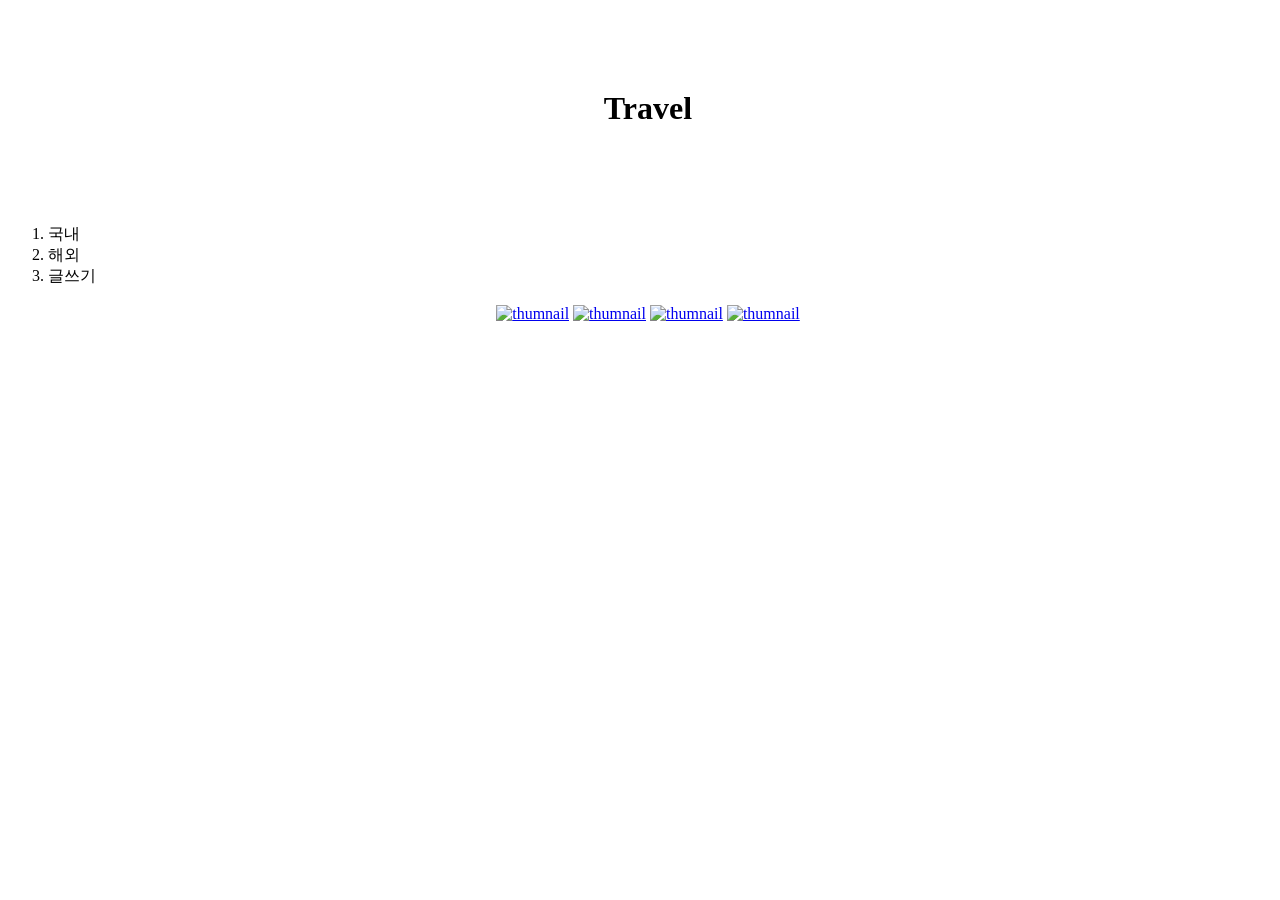
==== index.html @ 3b626eb3 "image slide css change" ====
<!DOCTYPE html>
<html lang="en">

<head>
    <meta name="viewport" content="width=device-width, initial-scale=1.0">
    <meta charset="UTF-8">
    <title>Travel</title>
    <style>
        body {
            width: 100%;
            height: 100%;
            min-width: 1000px;
        }

        header {
            display: flex;
            justify-content: center;
            align-items: center;
            height: 200px;
        }

        nav {}

        section {
            width: 800px;
            margin: auto;
        }

        section .itemContainer {
            display: flex;
            justify-content: center;
            flex-wrap: wrap;
        }

        section .itemCard {
            display: inline;
            margin: 2px;
            width: fit-content;
            height: fit-content;
        }

        section .itemCard .image {
            position: relative;
        }

        section .itemCard .hover:hover {
            opacity: 100%;
        }

        section .itemCard .hover {
            display: flex;
            justify-content: center;
            align-items: center;
            position: absolute;
            background-color: rgb(100, 100, 100, 0.6);
            opacity: 0%;
            z-index: 10;
            width: 250px;
            height: 250px;
        }

        section .itemCard .hover span {
            color: white;
            font-weight: bold;
            font-size: large;
        }

        section .itemCard img {
            position: relative;
            width: 250px;
            height: 250px;
        }

        .modalContainer {
            display: none;
            position: fixed;
            top: 0px;
            left: 0px;
            width: 100%;
            height: 100%;
            background-color: rgba(0, 0, 0, 0.7);
            z-index: 999;
        }

        .modalContent {
            /* display:flex */
            display: none;
            position:absolute;
            background-color: white;
            width: 80%;
            min-width: fit-content;
            max-width: 1200px;
            height: 90%;
            max-height: 600px;
            top:50%;
            left: 50%;
            transform: translate(-50%,-50%);
        }
        .modalContent .imageBox {
            flex-grow: 1;
            position: relative;
        }
        .imageBox .arrowBox {
            display: flex;
            position: absolute;
            z-index: 555;
            width: 100%;
            height: 100%;
            align-items: center;
        }
        .imageBox .arrowBox .arrow {
            text-align: center;
            color: rgb(140, 140, 140);
            background-color: aliceblue;
            width: 30px;
            height: 30px;
            border-radius: 100%;
            line-height: 30px;
        }
        .imageBox .arrowBox .arrow:hover {
            cursor: pointer;
        }
        .imageBox .arrowBox .left {
            position: absolute;
            left: 10px;
        }
        .imageBox .arrowBox .right {
            position: absolute;
            right: 10px;
        }
       
        .imageBox ul {
            list-style-type: none;
            padding: 0px;
            margin: 0px;
            width: 100%;
            height: 100%;
        }
        .imageBox li {
            display: none;
            width: 100%;
            height: 100%;
            align-items: center;
            justify-content: center;
        }
        .imageBox img {
            width: 100%;
            min-width: 350px;
            height: auto;
            max-height: 100%;
            object-fit: contain;
        }
        .imageBox li.display {
            display: inline-flex;
        }
        .modalContainer .descriptionBox {
            width: 500px;
        }
        

        footer {
            height: 200px;
        }
        
    </style>
</head>

<body>
    <header>
        <h1>Travel</h1>
    </header>
    <nav>
        <ol>
            <li>국내</li>
            <li>해외</li>
            <li>글쓰기</li>
        </ol>
    </nav>
    <section>
        <div id="itemContainer" class="itemContainer">
            <!-- 아래 해당하는 데이터가 DOM 로드시 스크립트로 입력됩니다. -->
            <!-- <div class="itemCard">
                <a href="javascript:void(0)" onclick="callFunction(this);" id="item1">
                    <div class="image">
                        <div class="hover">
                            <span class="location">대만</span>
                        </div>
                        <img src="/images/img1.jpeg" alt="image">
                    </div>
                </a>
            </div> -->
    </section>
    <footer></footer>
    <div class="modalContainer" id="modalContainer">
        <!-- <div class="modalContent" id="modal_item1">
            <div class="imageBox"></div>
            <div class="descriptionBox"></div>
        </div> -->
    </div>
    <script>
        const contents = [
            {
                thumnail : "https://i.pravatar.cc/300?img=2",
                images : ["https://i.pravatar.cc/300?img=2​","https://i.pravatar.cc/300?img=1"],
                location : "대만",
                description : "Lorem ipsum dolor sit amet, consectetur adipiscing elit, sed do eiusmod tempor incididunt ut labore et dolore magna aliqua. Ut enim ad minim veniam, quis nostrud exercitation ullamco laboris nisi ut aliquip ex ea commodo consequat. Duis aute irure dolor in reprehenderit in voluptate velit esse cillum dolore eu fugiat nulla pariatur. Excepteur sint occaecat cupidatat non proident, sunt in culpa qui officia deserunt mollit anim id est laborum.",
                date : "2023-10-22",
            },
            {
                thumnail : "https://i.pravatar.cc/300?img=2",
                images : ["https://i.pravatar.cc/300?img=2​"],
                location : "대만",
                description : "Lorem ipsum dolor sit amet, consectetur adipiscing elit, sed do eiusmod tempor incididunt ut labore et dolore magna aliqua. Ut enim ad minim veniam, quis nostrud exercitation ullamco laboris nisi ut aliquip ex ea commodo consequat. Duis aute irure dolor in reprehenderit in voluptate velit esse cillum dolore eu fugiat nulla pariatur. Excepteur sint occaecat cupidatat non proident, sunt in culpa qui officia deserunt mollit anim id est laborum.",
                date : "2023-10-22",
            },
            {
                thumnail : "https://i.pravatar.cc/300?img=2",
                images : ["https://i.pravatar.cc/300?img=2​"],
                location : "대만",
                description : "Lorem ipsum dolor sit amet, consectetur adipiscing elit, sed do eiusmod tempor incididunt ut labore et dolore magna aliqua. Ut enim ad minim veniam, quis nostrud exercitation ullamco laboris nisi ut aliquip ex ea commodo consequat. Duis aute irure dolor in reprehenderit in voluptate velit esse cillum dolore eu fugiat nulla pariatur. Excepteur sint occaecat cupidatat non proident, sunt in culpa qui officia deserunt mollit anim id est laborum.",
                date : "2023-10-22",
            },
            {
                thumnail : "https://i.pravatar.cc/300?img=2",
                images : ["https://i.pravatar.cc/300?img=2​"],
                location : "대만",
                description : "Lorem ipsum dolor sit amet, consectetur adipiscing elit, sed do eiusmod tempor incididunt ut labore et dolore magna aliqua. Ut enim ad minim veniam, quis nostrud exercitation ullamco laboris nisi ut aliquip ex ea commodo consequat. Duis aute irure dolor in reprehenderit in voluptate velit esse cillum dolore eu fugiat nulla pariatur. Excepteur sint occaecat cupidatat non proident, sunt in culpa qui officia deserunt mollit anim id est laborum.",
                date : "2023-10-22",
            },
        
        ]
        let selectedItem
        const modalContainer = document.getElementById("modalContainer");
        function callFunction(e) {
            const modalContainer = document.getElementById("modalContainer");
            const index = e.getAttribute("index")

            const modalContent = document.getElementById("modal_item"+index);
            selectedItem = index
            modalContent.style.display = "flex"
            modalContainer.style.display = "block";
        }
        window.addEventListener("click", (event) => {

            if (event.target === modalContainer) {
                modalContainer.style.display = "none";
                const modalContent = document.getElementById("modal_item"+selectedItem);
                modalContent.style.display = "none"
            }
        });
        document.addEventListener("DOMContentLoaded", () => {
            const itemContainer = document.getElementById("itemContainer");
            const modalContainer = document.getElementById("modalContainer")
            contents.map((content, index) => {
                itemContainer.innerHTML += `
                <div class="itemCard">
                    <a href="javascript:void(0)" onclick="callFunction(this);" id="item${index}" index="${index}"">
                        <div class="image">
                            <div class="hover">
                                <span class="location">${content.location}</span>
                            </div>
                            <img src="${content.thumnail}" alt="thumnail">
                        </div>
                    </a>
                </div>
                `
                const imageHTMLarr = content.images.map((image, index) => {
                    if(index == 0){
                        return `<li class="display"><img src="${image}" alt="image"></li>`  
                    }
                    return `<li><img src="${image}" alt="image"></li>`    
                })
                const imageHTML = imageHTMLarr.join('')
                modalContainer.innerHTML += `
                <div class="modalContent" id="modal_item${index}">
                    
                    <div class="imageBox">
                        <div class="arrowBox">
                            <div class="arrow right" onclick="handleBullet(event, 'right');" index="${index}">
                                >
                            </div>
                            <div class="arrow left" onclick="handleBullet(event, 'left');" index="${index}">
                                <
                            </div>
                        </div>
                        <ul class="imgList">
                            
                            ${imageHTML}                    
                        </ul>
                    </div>
                    <div class="descriptionBox">
                            <span>${content.description}<span>
                    </div>
                </div>
                `
            })
        })
        function handleBullet(e, dir) {
            const element = e.target
            const index = element.getAttribute("index")
            const images = document.querySelectorAll("#modal_item" + index + " li")
            if(dir == "right"){
                handleRight(images)
            } else {
                handleLeft(images)
            }
            
        }
        function getImageIndex(images) {
            let index
            images.forEach((element,idx) => {
                if(element.classList.contains("display")) {
                    return index = idx;
                }
            });
            return index;
        }
        function handleLeft(images) {
            let index = getImageIndex(images)
            if(index == 0) {
                return;
            }
            index--;
            images[index].classList.add("display");
            images[index+1].classList.remove("display")
        }
        function handleRight(images) {
            let index = getImageIndex(images)
            if(index == images.length-1) {
                return;
            }
            

            index++;
            images[index].classList.add("display")
            images[index-1].classList.remove("display")
        }

            
        
    </script>
</body>

</html>
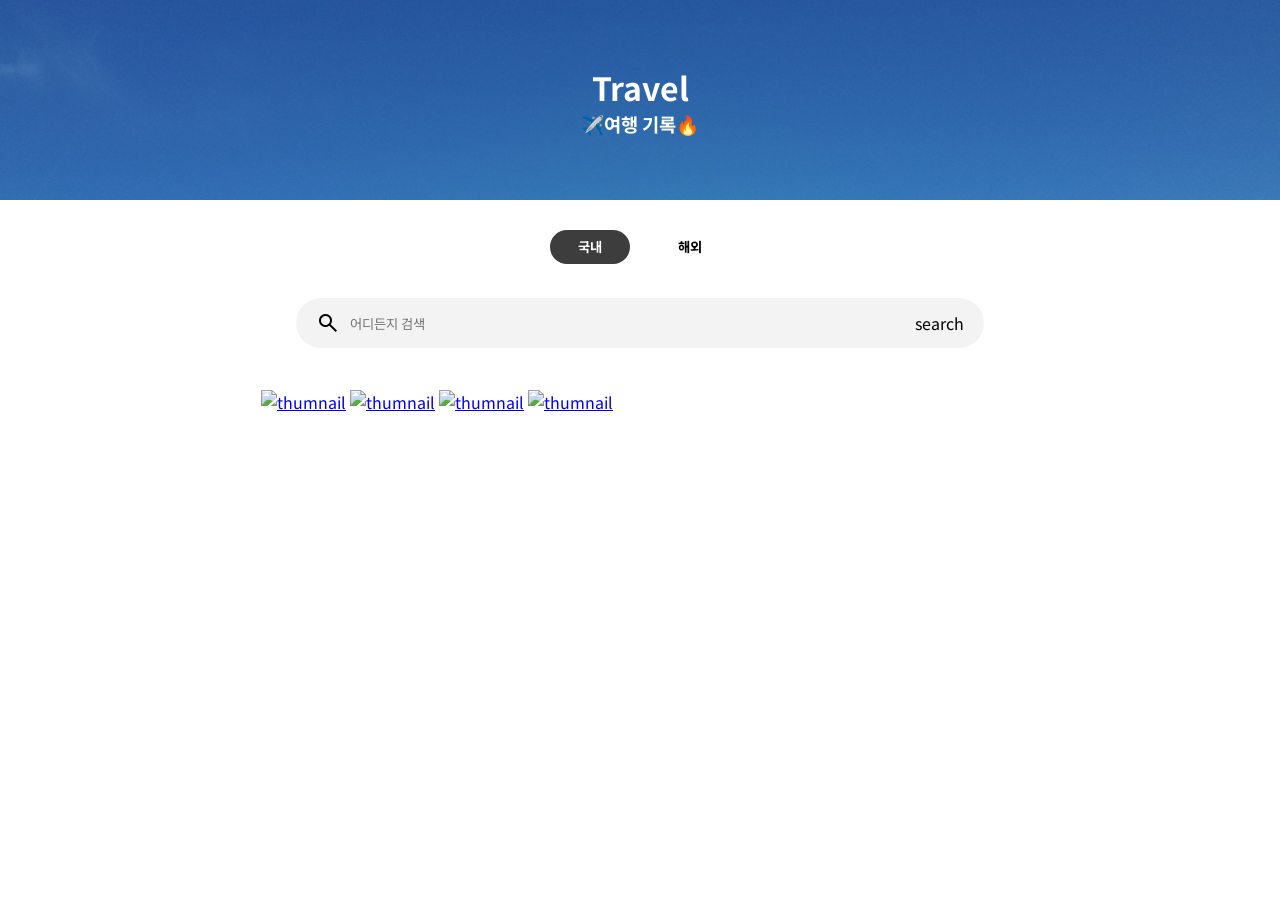
==== commit 040dcd47: "add nav search bg-image" ====
--- a/index.html
+++ b/index.html
@@ -4,32 +4,112 @@
 <head>
     <meta name="viewport" content="width=device-width, initial-scale=1.0">
     <meta charset="UTF-8">
+    <link rel="preconnect" href="https://fonts.googleapis.com">
+    <link rel="preconnect" href="https://fonts.gstatic.com" crossorigin>
+    <link href="https://fonts.googleapis.com/css2?family=Noto+Sans+KR:wght@100;200;300;400;500;600;700&display=swap" rel="stylesheet">
+    <link rel="stylesheet" href="https://fonts.googleapis.com/css2?family=Material+Symbols+Outlined:opsz,wght,FILL,GRAD@24,400,0,0" />
     <title>Travel</title>
     <style>
+        * {
+            font-family: 'Noto Sans KR', sans-serif;
+        }
         body {
             width: 100%;
             height: 100%;
             min-width: 1000px;
+            margin: 0px;
+            
         }
 
         header {
             display: flex;
+            flex-direction: column;
             justify-content: center;
             align-items: center;
             height: 200px;
-        }
-
-        nav {}
-
+            background-image: url(./images/bg.jpg);
+            background-size: cover;
+        }
+        header > * {
+            margin: 0px;
+            color: white;
+        }
+
+        nav {
+            display: flex;
+            flex-direction: column;
+            align-items: center;
+            width: 720px;
+            margin: auto;
+            margin-bottom: 20px;
+        }
+        nav ol {
+            display: flex;
+            list-style-type: none;
+            justify-content: space-around;
+            width: 200px;
+            height: 100%;
+            padding: 0px;
+            margin: 20px 0px;
+        }
+        nav li {
+            width: 100%;
+            height: 100%;
+            line-height: 50px;
+            text-align: center;
+        }
+        nav button {
+            width: 80px;
+            height: 34px;
+            background-color: rgba(255, 255, 255, 0);
+            border: none;
+            font-weight: bold;
+            color: black;
+        }
+        nav button.active {
+            background-color: rgb(61, 61, 61);
+            border-radius: 17px;
+            color: white;
+        }
+        nav button:hover{
+            cursor: pointer;
+        }
+        nav .searchBox {
+            display: flex;
+            align-items: center;
+            width: 90%;
+            height: 50px;
+            border: none;
+            border-radius: 25px;
+            padding:0px 20px 0px 20px;
+            margin: 8px 0px 20px 0px;
+            background-color: rgba(215, 215, 215, 0.3);
+        }
+        nav .searchBox input {
+            border: none;
+            flex-grow: 1;
+            height: 100%;
+            padding-left: 10px;
+            background-color: rgba(215, 215, 215, 0);
+        }
+        nav .searchBox input:focus {
+            outline: none;
+        }
+        nav .searchBox a {
+            text-decoration: none;
+            color: black;
+        }
         section {
-            width: 800px;
+            width: fit-content;
             margin: auto;
         }
 
         section .itemContainer {
             display: flex;
-            justify-content: center;
+            justify-content: start;
             flex-wrap: wrap;
+            margin: 0px;
+            width: 762px;
         }
 
         section .itemCard {
@@ -38,9 +118,11 @@
             width: fit-content;
             height: fit-content;
         }
+ 
 
         section .itemCard .image {
             position: relative;
+            height: 250px;
         }
 
         section .itemCard .hover:hover {
@@ -155,6 +237,7 @@
         }
         .modalContainer .descriptionBox {
             width: 500px;
+            padding: 20px;
         }
         
 
@@ -168,16 +251,25 @@
 <body>
     <header>
         <h1>Travel</h1>
+        <h3>✈️여행 기록🔥</h3>
     </header>
     <nav>
         <ol>
-            <li>국내</li>
-            <li>해외</li>
-            <li>글쓰기</li>
+            <li><button id="localBtn" class="active" onclick="handleLocationChange(this);">국내</button></li>
+            <li><button id="globalBtn" onclick="handleLocationChange(this);">해외</button></li>
         </ol>
+        <div class="searchBox">
+            <span class="material-symbols-outlined">
+                search
+            </span>
+            <input type="text" placeholder="어디든지 검색">
+            <span>
+                <a href="javascript:void(0);">search</a>
+            </span>
+        </div>
     </nav>
     <section>
-        <div id="itemContainer" class="itemContainer">
+        <div id="itemContainer" class="itemContainer local">
             <!-- 아래 해당하는 데이터가 DOM 로드시 스크립트로 입력됩니다. -->
             <!-- <div class="itemCard">
                 <a href="javascript:void(0)" onclick="callFunction(this);" id="item1">
@@ -189,6 +281,9 @@
                     </div>
                 </a>
             </div> -->
+        </div>
+        <div id="itemContainer" class="itemContainer local">
+        </div>
     </section>
     <footer></footer>
     <div class="modalContainer" id="modalContainer">
@@ -198,7 +293,7 @@
         </div> -->
     </div>
     <script>
-        const contents = [
+        const localContent = [
             {
                 thumnail : "https://i.pravatar.cc/300?img=2",
                 images : ["https://i.pravatar.cc/300?img=2​","https://i.pravatar.cc/300?img=1"],
@@ -216,6 +311,23 @@
             {
                 thumnail : "https://i.pravatar.cc/300?img=2",
                 images : ["https://i.pravatar.cc/300?img=2​"],
+                location : "대만",
+                description : "Lorem ipsum dolor sit amet, consectetur adipiscing elit, sed do eiusmod tempor incididunt ut labore et dolore magna aliqua. Ut enim ad minim veniam, quis nostrud exercitation ullamco laboris nisi ut aliquip ex ea commodo consequat. Duis aute irure dolor in reprehenderit in voluptate velit esse cillum dolore eu fugiat nulla pariatur. Excepteur sint occaecat cupidatat non proident, sunt in culpa qui officia deserunt mollit anim id est laborum.",
+                date : "2023-10-22",
+            },
+            {
+                thumnail : "https://i.pravatar.cc/300?img=2",
+                images : ["https://i.pravatar.cc/300?img=2​"],
+                location : "대만",
+                description : "Lorem ipsum dolor sit amet, consectetur adipiscing elit, sed do eiusmod tempor incididunt ut labore et dolore magna aliqua. Ut enim ad minim veniam, quis nostrud exercitation ullamco laboris nisi ut aliquip ex ea commodo consequat. Duis aute irure dolor in reprehenderit in voluptate velit esse cillum dolore eu fugiat nulla pariatur. Excepteur sint occaecat cupidatat non proident, sunt in culpa qui officia deserunt mollit anim id est laborum.",
+                date : "2023-10-22",
+            },
+        
+        ]
+        const globalContent = [
+            {
+                thumnail : "https://i.pravatar.cc/300?img=2",
+                images : ["https://i.pravatar.cc/300?img=2​","https://i.pravatar.cc/300?img=1"],
                 location : "대만",
                 description : "Lorem ipsum dolor sit amet, consectetur adipiscing elit, sed do eiusmod tempor incididunt ut labore et dolore magna aliqua. Ut enim ad minim veniam, quis nostrud exercitation ullamco laboris nisi ut aliquip ex ea commodo consequat. Duis aute irure dolor in reprehenderit in voluptate velit esse cillum dolore eu fugiat nulla pariatur. Excepteur sint occaecat cupidatat non proident, sunt in culpa qui officia deserunt mollit anim id est laborum.",
                 date : "2023-10-22",
@@ -231,30 +343,35 @@
         ]
         let selectedItem
         const modalContainer = document.getElementById("modalContainer");
-        function callFunction(e) {
+        function modalOpen(e) {
             const modalContainer = document.getElementById("modalContainer");
-            const index = e.getAttribute("index")
+            const index = e.getAttribute("index");
 
             const modalContent = document.getElementById("modal_item"+index);
-            selectedItem = index
+            selectedItem = index;
             modalContent.style.display = "flex"
             modalContainer.style.display = "block";
         }
+        //모달창 외부 클릭시 모달 close
         window.addEventListener("click", (event) => {
-
             if (event.target === modalContainer) {
                 modalContainer.style.display = "none";
                 const modalContent = document.getElementById("modal_item"+selectedItem);
-                modalContent.style.display = "none"
+                modalContent.style.display = "none";
             }
         });
+        //DOM 로드 완료시 컨텐츠 불러오기
         document.addEventListener("DOMContentLoaded", () => {
+            contentsLoad(localContent);
+        })
+        function contentsLoad(contents){
             const itemContainer = document.getElementById("itemContainer");
             const modalContainer = document.getElementById("modalContainer")
+            itemContainer.innerHTML = "";
             contents.map((content, index) => {
                 itemContainer.innerHTML += `
                 <div class="itemCard">
-                    <a href="javascript:void(0)" onclick="callFunction(this);" id="item${index}" index="${index}"">
+                    <a href="javascript:void(0)" onclick="modalOpen(this);" id="item${index}" index="${index}"">
                         <div class="image">
                             <div class="hover">
                                 <span class="location">${content.location}</span>
@@ -263,12 +380,12 @@
                         </div>
                     </a>
                 </div>
-                `
+                `;
                 const imageHTMLarr = content.images.map((image, index) => {
                     if(index == 0){
-                        return `<li class="display"><img src="${image}" alt="image"></li>`  
+                        return `<li class="display"><img src="${image}" alt="image"></li>`;
                     }
-                    return `<li><img src="${image}" alt="image"></li>`    
+                    return `<li><img src="${image}" alt="image"></li>`;
                 })
                 const imageHTML = imageHTMLarr.join('')
                 modalContainer.innerHTML += `
@@ -292,22 +409,38 @@
                             <span>${content.description}<span>
                     </div>
                 </div>
-                `
+                `;
             })
-        })
+        }
+        //국내 해외 버튼 핸들러
+        function handleLocationChange(e){
+            const buttons = document.querySelectorAll("nav button");
+            if(e.id == "localBtn"){
+                buttons[1].classList.remove("active");
+                buttons[0].classList.add("active");
+                contentsLoad(localContent);
+            } else {
+                buttons[0].classList.remove("active");
+                buttons[1].classList.add("active");
+                contentsLoad(globalContent);
+
+            }
+        }
+        //모달 내부 이미지 핸들러
         function handleBullet(e, dir) {
-            const element = e.target
-            const index = element.getAttribute("index")
-            const images = document.querySelectorAll("#modal_item" + index + " li")
+            const element = e.target;
+            const index = element.getAttribute("index");
+            const images = document.querySelectorAll("#modal_item" + index + " li");
             if(dir == "right"){
-                handleRight(images)
+                handleRight(images);
             } else {
-                handleLeft(images)
+                handleLeft(images);
             }
             
         }
+        //슬라이드 로직
         function getImageIndex(images) {
-            let index
+            let index;
             images.forEach((element,idx) => {
                 if(element.classList.contains("display")) {
                     return index = idx;
@@ -322,18 +455,16 @@
             }
             index--;
             images[index].classList.add("display");
-            images[index+1].classList.remove("display")
+            images[index+1].classList.remove("display");
         }
         function handleRight(images) {
             let index = getImageIndex(images)
             if(index == images.length-1) {
                 return;
             }
-            
-
             index++;
-            images[index].classList.add("display")
-            images[index-1].classList.remove("display")
+            images[index].classList.add("display");
+            images[index-1].classList.remove("display");
         }
 
             
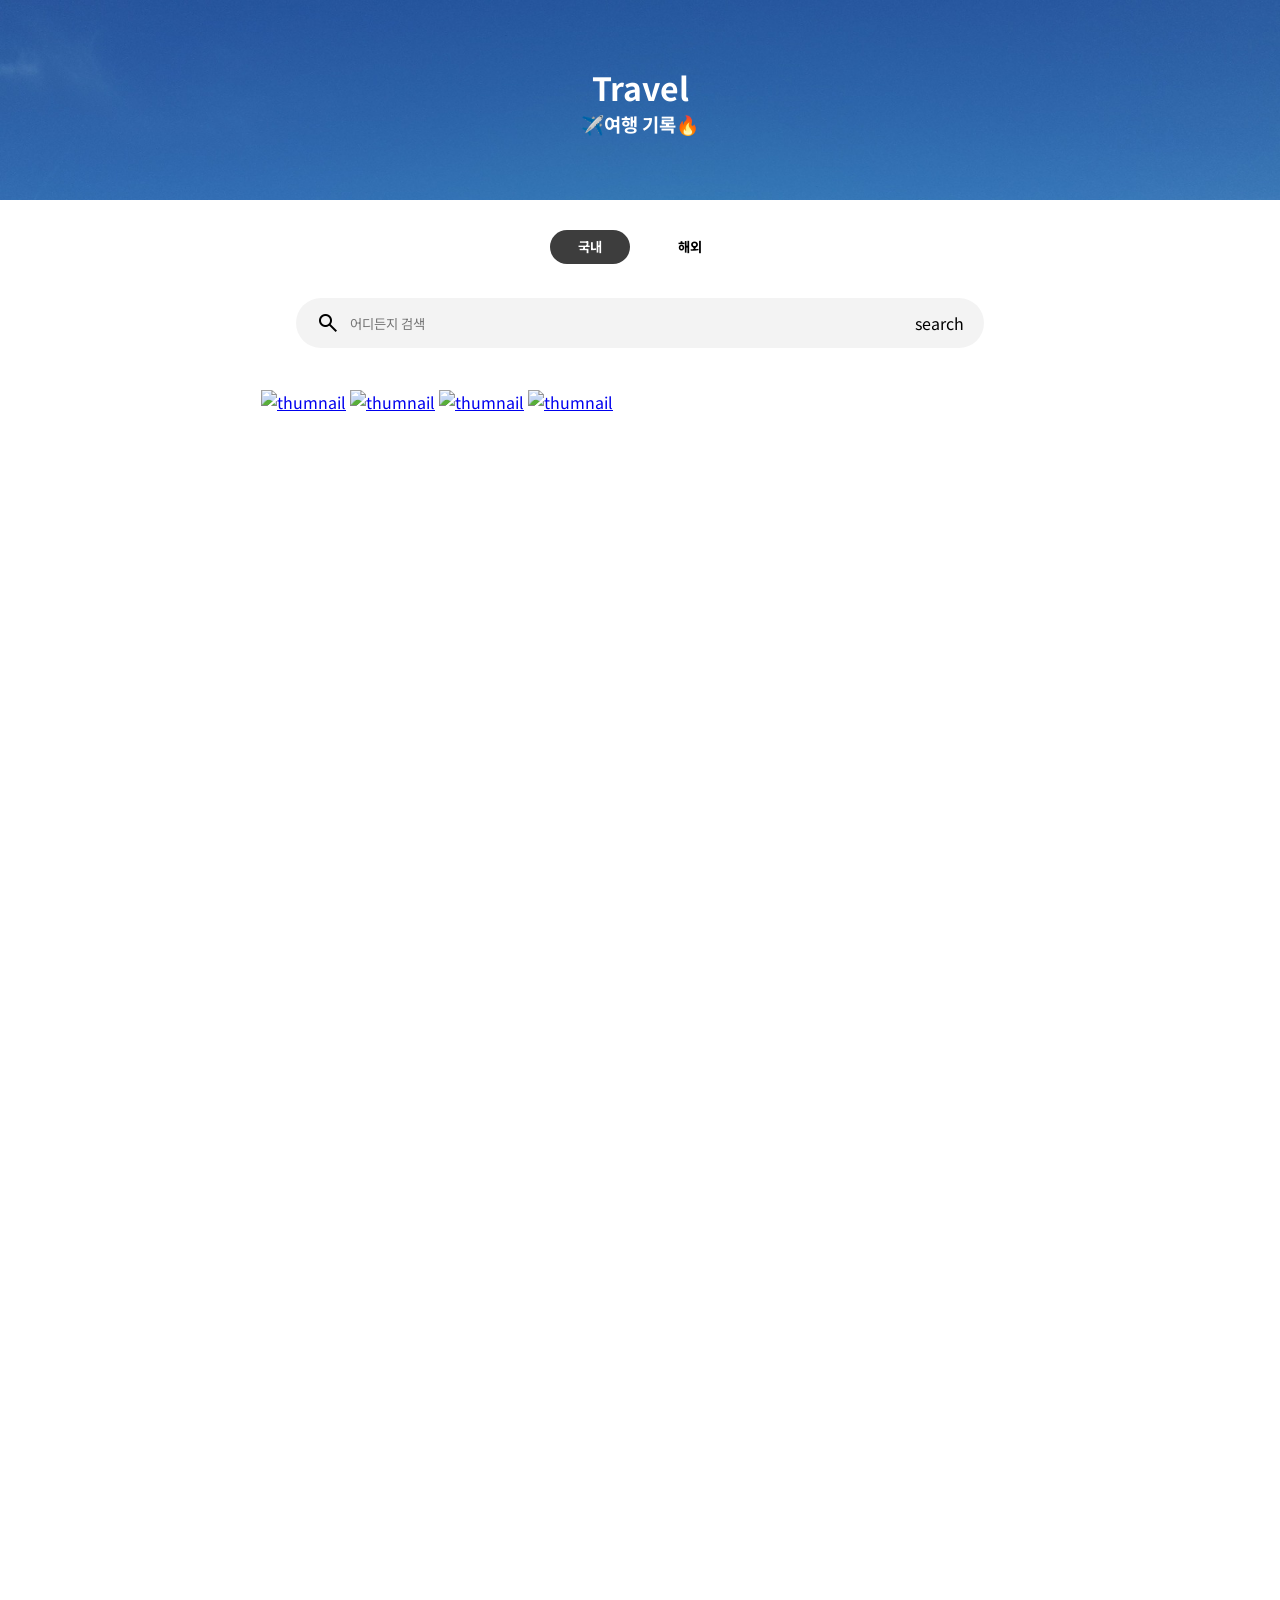
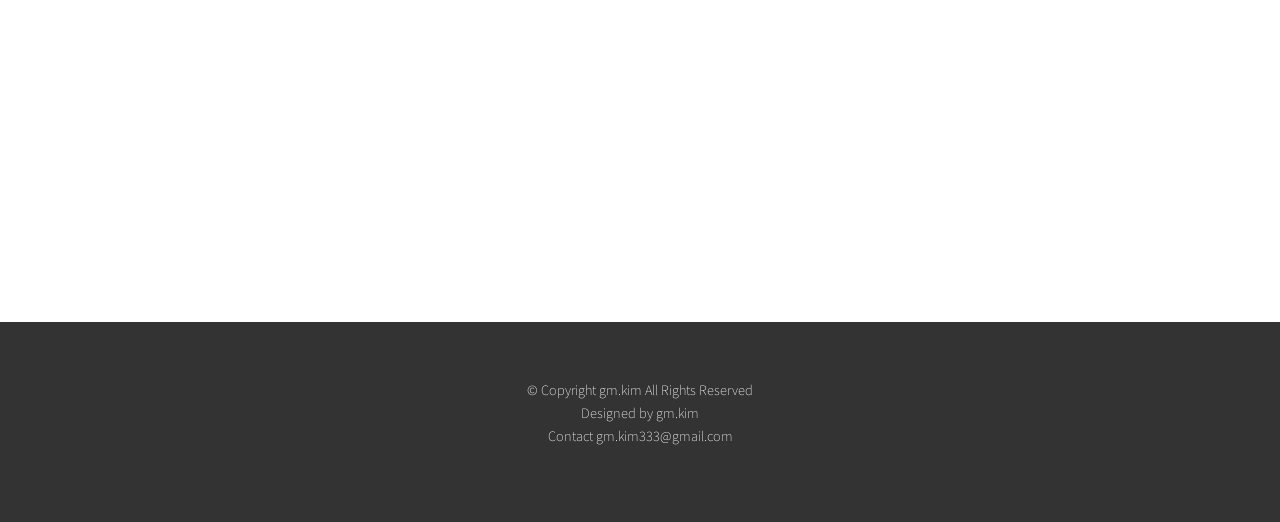
==== commit a84143ca: "add footer" ====
--- a/index.html
+++ b/index.html
@@ -118,7 +118,9 @@
             width: fit-content;
             height: fit-content;
         }
- 
+        section .itemCard.disable {
+            display: none;
+        }
 
         section .itemCard .image {
             position: relative;
@@ -242,7 +244,15 @@
         
 
         footer {
-            height: 200px;
+            font-weight: lighter;
+            font-size: small;
+            line-height: 10px;
+            padding: 50px;
+            text-align: center;
+            margin-top: 100%;
+            background-color: #333333;
+            height: 100px;
+            color: white;
         }
         
     </style>
@@ -262,9 +272,9 @@
             <span class="material-symbols-outlined">
                 search
             </span>
-            <input type="text" placeholder="어디든지 검색">
+            <input id="inputLocation" type="text" placeholder="어디든지 검색" onkeyup="handleSearch();">
             <span>
-                <a href="javascript:void(0);">search</a>
+                <a href="javascript:void(0);" onclick="handleSearch();">search</a>
             </span>
         </div>
     </nav>
@@ -285,7 +295,11 @@
         <div id="itemContainer" class="itemContainer local">
         </div>
     </section>
-    <footer></footer>
+    <footer>
+        <p>© Copyright gm.kim All Rights Reserved</p>
+        <p>Designed by gm.kim</p>
+        <p>Contact gm.kim333@gmail.com</p>
+    </footer>
     <div class="modalContainer" id="modalContainer">
         <!-- <div class="modalContent" id="modal_item1">
             <div class="imageBox"></div>
@@ -304,21 +318,21 @@
             {
                 thumnail : "https://i.pravatar.cc/300?img=2",
                 images : ["https://i.pravatar.cc/300?img=2​"],
-                location : "대만",
+                location : "중국",
                 description : "Lorem ipsum dolor sit amet, consectetur adipiscing elit, sed do eiusmod tempor incididunt ut labore et dolore magna aliqua. Ut enim ad minim veniam, quis nostrud exercitation ullamco laboris nisi ut aliquip ex ea commodo consequat. Duis aute irure dolor in reprehenderit in voluptate velit esse cillum dolore eu fugiat nulla pariatur. Excepteur sint occaecat cupidatat non proident, sunt in culpa qui officia deserunt mollit anim id est laborum.",
                 date : "2023-10-22",
             },
             {
                 thumnail : "https://i.pravatar.cc/300?img=2",
                 images : ["https://i.pravatar.cc/300?img=2​"],
-                location : "대만",
+                location : "제주도",
                 description : "Lorem ipsum dolor sit amet, consectetur adipiscing elit, sed do eiusmod tempor incididunt ut labore et dolore magna aliqua. Ut enim ad minim veniam, quis nostrud exercitation ullamco laboris nisi ut aliquip ex ea commodo consequat. Duis aute irure dolor in reprehenderit in voluptate velit esse cillum dolore eu fugiat nulla pariatur. Excepteur sint occaecat cupidatat non proident, sunt in culpa qui officia deserunt mollit anim id est laborum.",
                 date : "2023-10-22",
             },
             {
                 thumnail : "https://i.pravatar.cc/300?img=2",
                 images : ["https://i.pravatar.cc/300?img=2​"],
-                location : "대만",
+                location : "한국",
                 description : "Lorem ipsum dolor sit amet, consectetur adipiscing elit, sed do eiusmod tempor incididunt ut labore et dolore magna aliqua. Ut enim ad minim veniam, quis nostrud exercitation ullamco laboris nisi ut aliquip ex ea commodo consequat. Duis aute irure dolor in reprehenderit in voluptate velit esse cillum dolore eu fugiat nulla pariatur. Excepteur sint occaecat cupidatat non proident, sunt in culpa qui officia deserunt mollit anim id est laborum.",
                 date : "2023-10-22",
             },
@@ -426,6 +440,31 @@
 
             }
         }
+        //검색
+        function handleSearch(){
+            const inputLocation = document.getElementById("inputLocation").value.trim()
+            const location = document.getElementsByClassName('location');
+            const itemCard = document.getElementsByClassName('itemCard');
+            console.log(location);
+            if(inputLocation == ""){
+                for(let i = 0; i< itemCard.length; i++){
+                    itemCard[i].classList.remove('disable')
+                }
+            } else {
+                let removeCard = [];
+                for(let i = 0; i < location.length; i++){
+                    if(location[i].innerText.search(inputLocation)==-1){
+                        removeCard.push(itemCard[i])
+                    } else {
+                        itemCard[i].classList.remove('disable')
+                    }
+                }
+                for(let i = 0; i< removeCard.length; i++){
+                    removeCard[i].classList.add('disable')
+                }
+            }
+            
+        }
         //모달 내부 이미지 핸들러
         function handleBullet(e, dir) {
             const element = e.target;
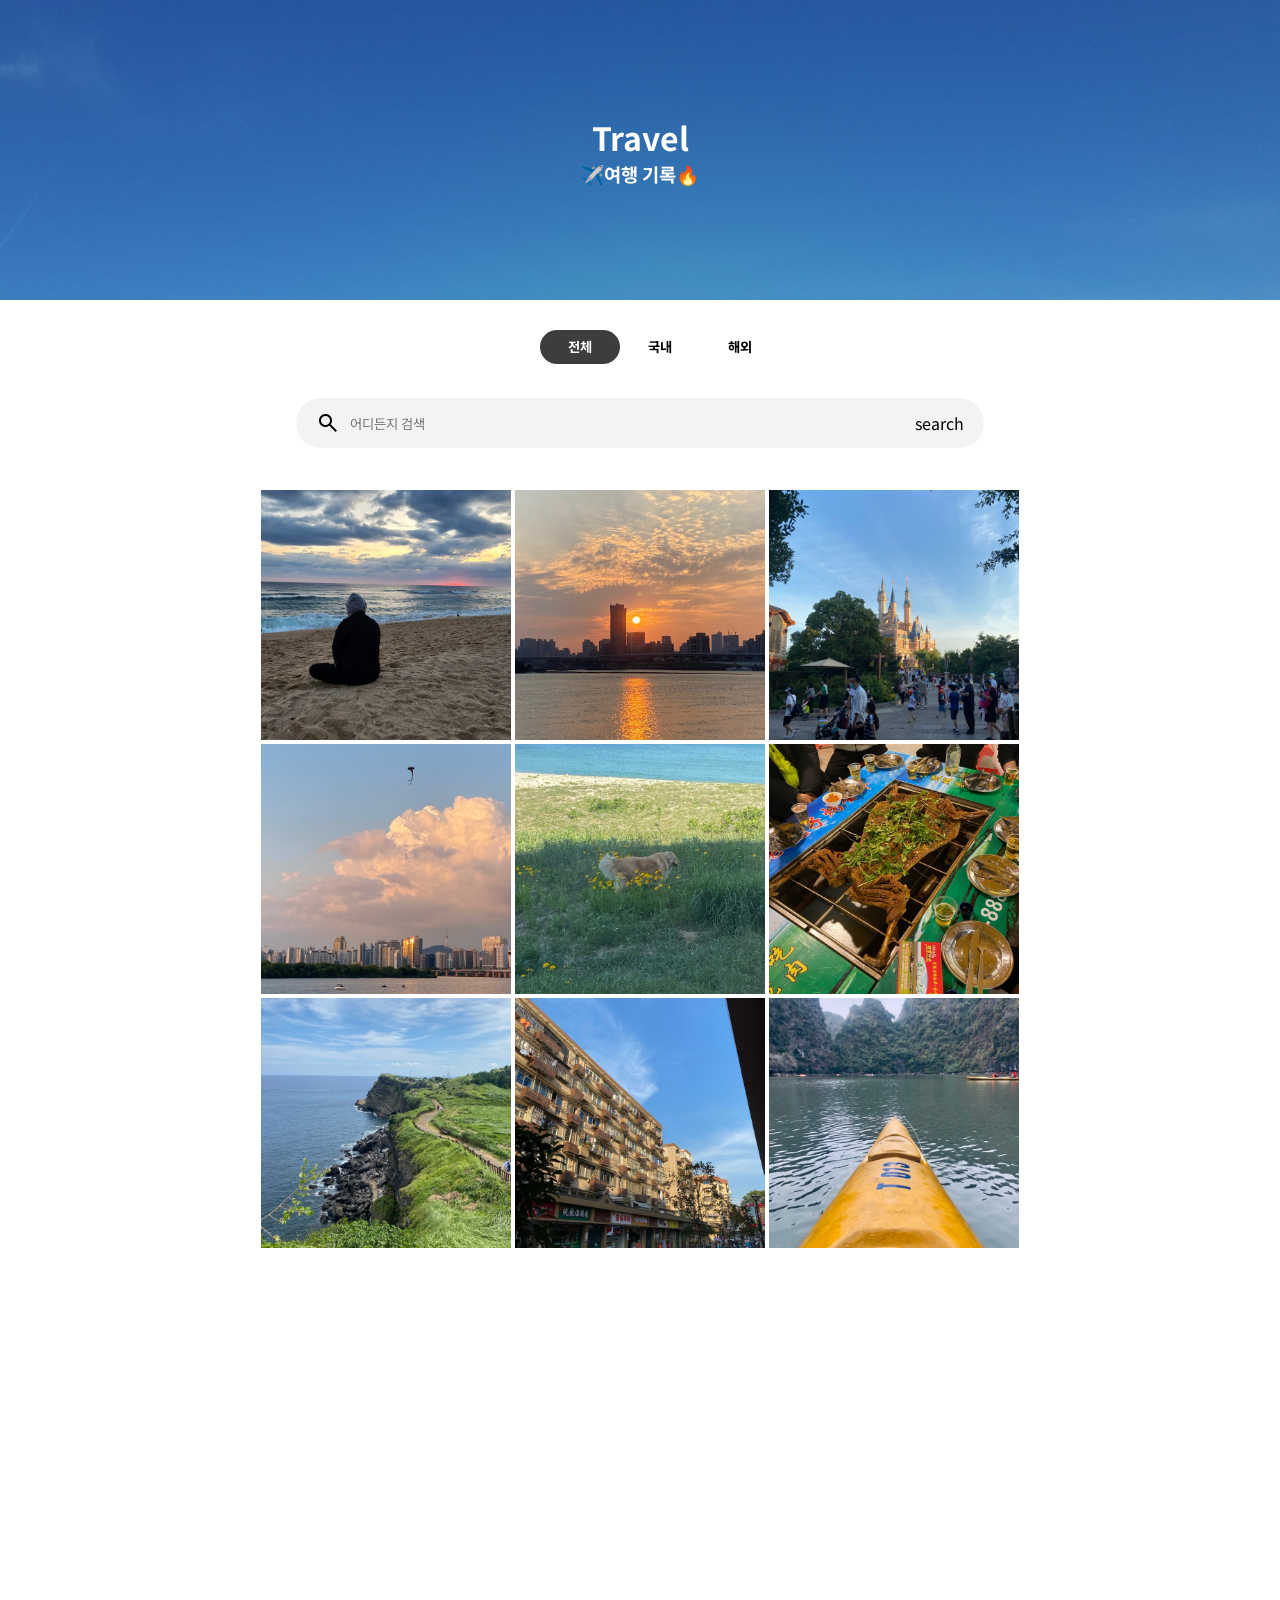
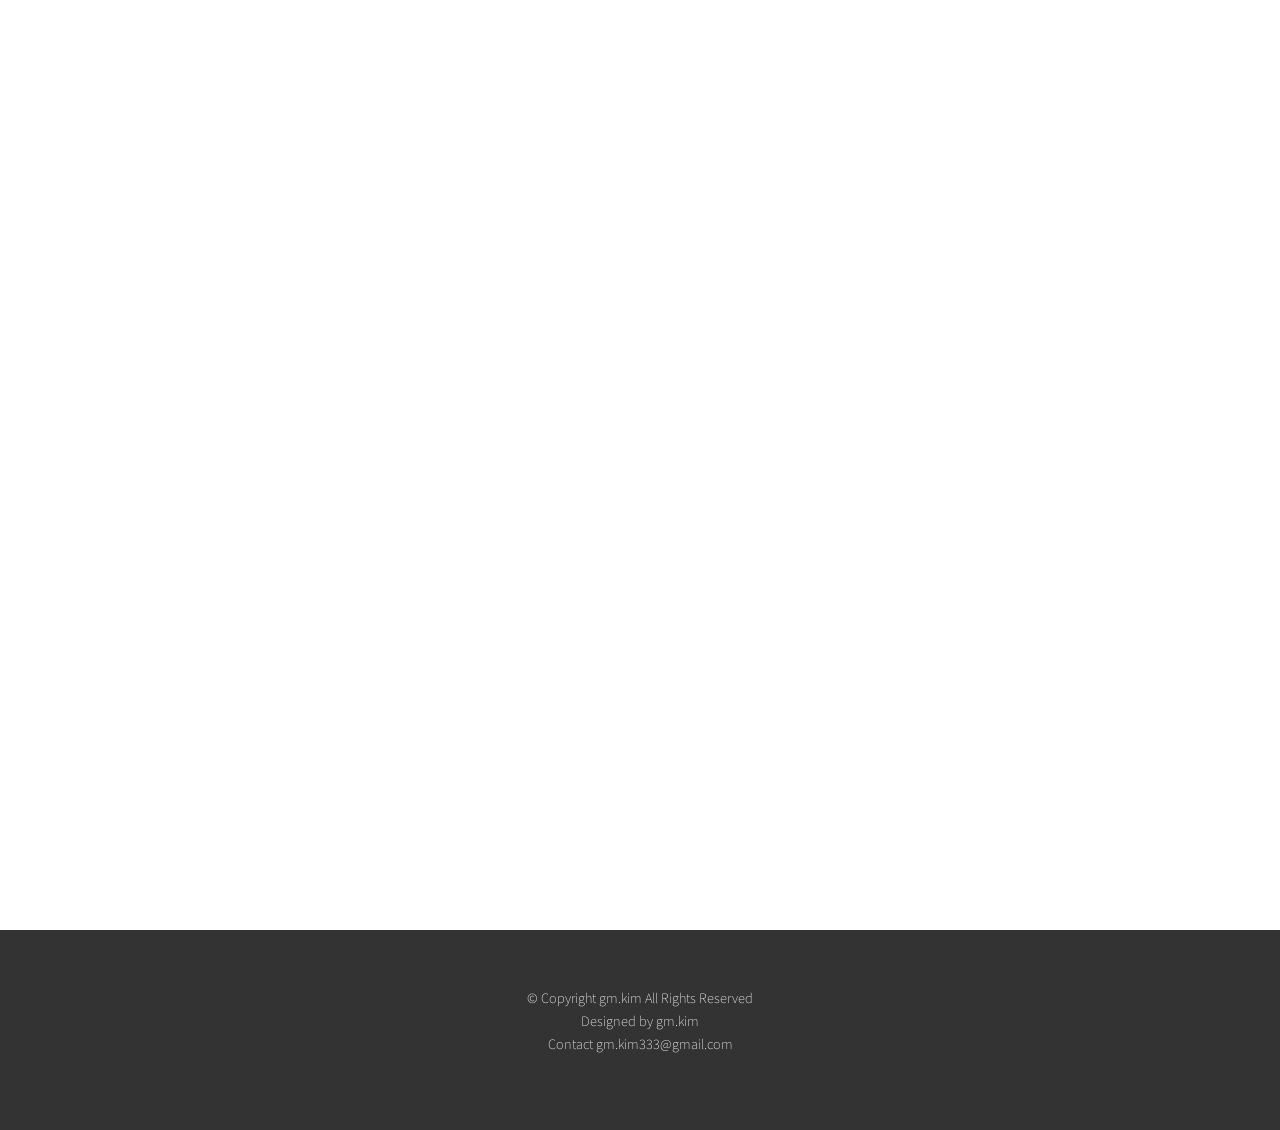
==== commit 0e395cbd: "add contents" ====
--- a/index.html
+++ b/index.html
@@ -8,254 +8,9 @@
     <link rel="preconnect" href="https://fonts.gstatic.com" crossorigin>
     <link href="https://fonts.googleapis.com/css2?family=Noto+Sans+KR:wght@100;200;300;400;500;600;700&display=swap" rel="stylesheet">
     <link rel="stylesheet" href="https://fonts.googleapis.com/css2?family=Material+Symbols+Outlined:opsz,wght,FILL,GRAD@24,400,0,0" />
+    <link rel="stylesheet" href="style.css">
     <title>Travel</title>
-    <style>
-        * {
-            font-family: 'Noto Sans KR', sans-serif;
-        }
-        body {
-            width: 100%;
-            height: 100%;
-            min-width: 1000px;
-            margin: 0px;
-            
-        }
-
-        header {
-            display: flex;
-            flex-direction: column;
-            justify-content: center;
-            align-items: center;
-            height: 200px;
-            background-image: url(./images/bg.jpg);
-            background-size: cover;
-        }
-        header > * {
-            margin: 0px;
-            color: white;
-        }
-
-        nav {
-            display: flex;
-            flex-direction: column;
-            align-items: center;
-            width: 720px;
-            margin: auto;
-            margin-bottom: 20px;
-        }
-        nav ol {
-            display: flex;
-            list-style-type: none;
-            justify-content: space-around;
-            width: 200px;
-            height: 100%;
-            padding: 0px;
-            margin: 20px 0px;
-        }
-        nav li {
-            width: 100%;
-            height: 100%;
-            line-height: 50px;
-            text-align: center;
-        }
-        nav button {
-            width: 80px;
-            height: 34px;
-            background-color: rgba(255, 255, 255, 0);
-            border: none;
-            font-weight: bold;
-            color: black;
-        }
-        nav button.active {
-            background-color: rgb(61, 61, 61);
-            border-radius: 17px;
-            color: white;
-        }
-        nav button:hover{
-            cursor: pointer;
-        }
-        nav .searchBox {
-            display: flex;
-            align-items: center;
-            width: 90%;
-            height: 50px;
-            border: none;
-            border-radius: 25px;
-            padding:0px 20px 0px 20px;
-            margin: 8px 0px 20px 0px;
-            background-color: rgba(215, 215, 215, 0.3);
-        }
-        nav .searchBox input {
-            border: none;
-            flex-grow: 1;
-            height: 100%;
-            padding-left: 10px;
-            background-color: rgba(215, 215, 215, 0);
-        }
-        nav .searchBox input:focus {
-            outline: none;
-        }
-        nav .searchBox a {
-            text-decoration: none;
-            color: black;
-        }
-        section {
-            width: fit-content;
-            margin: auto;
-        }
-
-        section .itemContainer {
-            display: flex;
-            justify-content: start;
-            flex-wrap: wrap;
-            margin: 0px;
-            width: 762px;
-        }
-
-        section .itemCard {
-            display: inline;
-            margin: 2px;
-            width: fit-content;
-            height: fit-content;
-        }
-        section .itemCard.disable {
-            display: none;
-        }
-
-        section .itemCard .image {
-            position: relative;
-            height: 250px;
-        }
-
-        section .itemCard .hover:hover {
-            opacity: 100%;
-        }
-
-        section .itemCard .hover {
-            display: flex;
-            justify-content: center;
-            align-items: center;
-            position: absolute;
-            background-color: rgb(100, 100, 100, 0.6);
-            opacity: 0%;
-            z-index: 10;
-            width: 250px;
-            height: 250px;
-        }
-
-        section .itemCard .hover span {
-            color: white;
-            font-weight: bold;
-            font-size: large;
-        }
-
-        section .itemCard img {
-            position: relative;
-            width: 250px;
-            height: 250px;
-        }
-
-        .modalContainer {
-            display: none;
-            position: fixed;
-            top: 0px;
-            left: 0px;
-            width: 100%;
-            height: 100%;
-            background-color: rgba(0, 0, 0, 0.7);
-            z-index: 999;
-        }
-
-        .modalContent {
-            /* display:flex */
-            display: none;
-            position:absolute;
-            background-color: white;
-            width: 80%;
-            min-width: fit-content;
-            max-width: 1200px;
-            height: 90%;
-            max-height: 600px;
-            top:50%;
-            left: 50%;
-            transform: translate(-50%,-50%);
-        }
-        .modalContent .imageBox {
-            flex-grow: 1;
-            position: relative;
-        }
-        .imageBox .arrowBox {
-            display: flex;
-            position: absolute;
-            z-index: 555;
-            width: 100%;
-            height: 100%;
-            align-items: center;
-        }
-        .imageBox .arrowBox .arrow {
-            text-align: center;
-            color: rgb(140, 140, 140);
-            background-color: aliceblue;
-            width: 30px;
-            height: 30px;
-            border-radius: 100%;
-            line-height: 30px;
-        }
-        .imageBox .arrowBox .arrow:hover {
-            cursor: pointer;
-        }
-        .imageBox .arrowBox .left {
-            position: absolute;
-            left: 10px;
-        }
-        .imageBox .arrowBox .right {
-            position: absolute;
-            right: 10px;
-        }
-       
-        .imageBox ul {
-            list-style-type: none;
-            padding: 0px;
-            margin: 0px;
-            width: 100%;
-            height: 100%;
-        }
-        .imageBox li {
-            display: none;
-            width: 100%;
-            height: 100%;
-            align-items: center;
-            justify-content: center;
-        }
-        .imageBox img {
-            width: 100%;
-            min-width: 350px;
-            height: auto;
-            max-height: 100%;
-            object-fit: contain;
-        }
-        .imageBox li.display {
-            display: inline-flex;
-        }
-        .modalContainer .descriptionBox {
-            width: 500px;
-            padding: 20px;
-        }
-        
-
-        footer {
-            font-weight: lighter;
-            font-size: small;
-            line-height: 10px;
-            padding: 50px;
-            text-align: center;
-            margin-top: 100%;
-            background-color: #333333;
-            height: 100px;
-            color: white;
-        }
-        
-    </style>
+    
 </head>
 
 <body>
@@ -265,7 +20,8 @@
     </header>
     <nav>
         <ol>
-            <li><button id="localBtn" class="active" onclick="handleLocationChange(this);">국내</button></li>
+            <li><button id="allBtn" class="active" onclick="handleLocationChange(this);">전체</button></li>
+            <li><button id="localBtn" onclick="handleLocationChange(this);">국내</button></li>
             <li><button id="globalBtn" onclick="handleLocationChange(this);">해외</button></li>
         </ol>
         <div class="searchBox">
@@ -301,214 +57,13 @@
         <p>Contact gm.kim333@gmail.com</p>
     </footer>
     <div class="modalContainer" id="modalContainer">
+        <!-- 아래 해당하는 데이터가 DOM 로드시 스크립트로 입력됩니다. -->
         <!-- <div class="modalContent" id="modal_item1">
             <div class="imageBox"></div>
             <div class="descriptionBox"></div>
         </div> -->
     </div>
-    <script>
-        const localContent = [
-            {
-                thumnail : "https://i.pravatar.cc/300?img=2",
-                images : ["https://i.pravatar.cc/300?img=2​","https://i.pravatar.cc/300?img=1"],
-                location : "대만",
-                description : "Lorem ipsum dolor sit amet, consectetur adipiscing elit, sed do eiusmod tempor incididunt ut labore et dolore magna aliqua. Ut enim ad minim veniam, quis nostrud exercitation ullamco laboris nisi ut aliquip ex ea commodo consequat. Duis aute irure dolor in reprehenderit in voluptate velit esse cillum dolore eu fugiat nulla pariatur. Excepteur sint occaecat cupidatat non proident, sunt in culpa qui officia deserunt mollit anim id est laborum.",
-                date : "2023-10-22",
-            },
-            {
-                thumnail : "https://i.pravatar.cc/300?img=2",
-                images : ["https://i.pravatar.cc/300?img=2​"],
-                location : "중국",
-                description : "Lorem ipsum dolor sit amet, consectetur adipiscing elit, sed do eiusmod tempor incididunt ut labore et dolore magna aliqua. Ut enim ad minim veniam, quis nostrud exercitation ullamco laboris nisi ut aliquip ex ea commodo consequat. Duis aute irure dolor in reprehenderit in voluptate velit esse cillum dolore eu fugiat nulla pariatur. Excepteur sint occaecat cupidatat non proident, sunt in culpa qui officia deserunt mollit anim id est laborum.",
-                date : "2023-10-22",
-            },
-            {
-                thumnail : "https://i.pravatar.cc/300?img=2",
-                images : ["https://i.pravatar.cc/300?img=2​"],
-                location : "제주도",
-                description : "Lorem ipsum dolor sit amet, consectetur adipiscing elit, sed do eiusmod tempor incididunt ut labore et dolore magna aliqua. Ut enim ad minim veniam, quis nostrud exercitation ullamco laboris nisi ut aliquip ex ea commodo consequat. Duis aute irure dolor in reprehenderit in voluptate velit esse cillum dolore eu fugiat nulla pariatur. Excepteur sint occaecat cupidatat non proident, sunt in culpa qui officia deserunt mollit anim id est laborum.",
-                date : "2023-10-22",
-            },
-            {
-                thumnail : "https://i.pravatar.cc/300?img=2",
-                images : ["https://i.pravatar.cc/300?img=2​"],
-                location : "한국",
-                description : "Lorem ipsum dolor sit amet, consectetur adipiscing elit, sed do eiusmod tempor incididunt ut labore et dolore magna aliqua. Ut enim ad minim veniam, quis nostrud exercitation ullamco laboris nisi ut aliquip ex ea commodo consequat. Duis aute irure dolor in reprehenderit in voluptate velit esse cillum dolore eu fugiat nulla pariatur. Excepteur sint occaecat cupidatat non proident, sunt in culpa qui officia deserunt mollit anim id est laborum.",
-                date : "2023-10-22",
-            },
-        
-        ]
-        const globalContent = [
-            {
-                thumnail : "https://i.pravatar.cc/300?img=2",
-                images : ["https://i.pravatar.cc/300?img=2​","https://i.pravatar.cc/300?img=1"],
-                location : "대만",
-                description : "Lorem ipsum dolor sit amet, consectetur adipiscing elit, sed do eiusmod tempor incididunt ut labore et dolore magna aliqua. Ut enim ad minim veniam, quis nostrud exercitation ullamco laboris nisi ut aliquip ex ea commodo consequat. Duis aute irure dolor in reprehenderit in voluptate velit esse cillum dolore eu fugiat nulla pariatur. Excepteur sint occaecat cupidatat non proident, sunt in culpa qui officia deserunt mollit anim id est laborum.",
-                date : "2023-10-22",
-            },
-            {
-                thumnail : "https://i.pravatar.cc/300?img=2",
-                images : ["https://i.pravatar.cc/300?img=2​"],
-                location : "대만",
-                description : "Lorem ipsum dolor sit amet, consectetur adipiscing elit, sed do eiusmod tempor incididunt ut labore et dolore magna aliqua. Ut enim ad minim veniam, quis nostrud exercitation ullamco laboris nisi ut aliquip ex ea commodo consequat. Duis aute irure dolor in reprehenderit in voluptate velit esse cillum dolore eu fugiat nulla pariatur. Excepteur sint occaecat cupidatat non proident, sunt in culpa qui officia deserunt mollit anim id est laborum.",
-                date : "2023-10-22",
-            },
-        
-        ]
-        let selectedItem
-        const modalContainer = document.getElementById("modalContainer");
-        function modalOpen(e) {
-            const modalContainer = document.getElementById("modalContainer");
-            const index = e.getAttribute("index");
-
-            const modalContent = document.getElementById("modal_item"+index);
-            selectedItem = index;
-            modalContent.style.display = "flex"
-            modalContainer.style.display = "block";
-        }
-        //모달창 외부 클릭시 모달 close
-        window.addEventListener("click", (event) => {
-            if (event.target === modalContainer) {
-                modalContainer.style.display = "none";
-                const modalContent = document.getElementById("modal_item"+selectedItem);
-                modalContent.style.display = "none";
-            }
-        });
-        //DOM 로드 완료시 컨텐츠 불러오기
-        document.addEventListener("DOMContentLoaded", () => {
-            contentsLoad(localContent);
-        })
-        function contentsLoad(contents){
-            const itemContainer = document.getElementById("itemContainer");
-            const modalContainer = document.getElementById("modalContainer")
-            itemContainer.innerHTML = "";
-            contents.map((content, index) => {
-                itemContainer.innerHTML += `
-                <div class="itemCard">
-                    <a href="javascript:void(0)" onclick="modalOpen(this);" id="item${index}" index="${index}"">
-                        <div class="image">
-                            <div class="hover">
-                                <span class="location">${content.location}</span>
-                            </div>
-                            <img src="${content.thumnail}" alt="thumnail">
-                        </div>
-                    </a>
-                </div>
-                `;
-                const imageHTMLarr = content.images.map((image, index) => {
-                    if(index == 0){
-                        return `<li class="display"><img src="${image}" alt="image"></li>`;
-                    }
-                    return `<li><img src="${image}" alt="image"></li>`;
-                })
-                const imageHTML = imageHTMLarr.join('')
-                modalContainer.innerHTML += `
-                <div class="modalContent" id="modal_item${index}">
-                    
-                    <div class="imageBox">
-                        <div class="arrowBox">
-                            <div class="arrow right" onclick="handleBullet(event, 'right');" index="${index}">
-                                >
-                            </div>
-                            <div class="arrow left" onclick="handleBullet(event, 'left');" index="${index}">
-                                <
-                            </div>
-                        </div>
-                        <ul class="imgList">
-                            
-                            ${imageHTML}                    
-                        </ul>
-                    </div>
-                    <div class="descriptionBox">
-                            <span>${content.description}<span>
-                    </div>
-                </div>
-                `;
-            })
-        }
-        //국내 해외 버튼 핸들러
-        function handleLocationChange(e){
-            const buttons = document.querySelectorAll("nav button");
-            if(e.id == "localBtn"){
-                buttons[1].classList.remove("active");
-                buttons[0].classList.add("active");
-                contentsLoad(localContent);
-            } else {
-                buttons[0].classList.remove("active");
-                buttons[1].classList.add("active");
-                contentsLoad(globalContent);
-
-            }
-        }
-        //검색
-        function handleSearch(){
-            const inputLocation = document.getElementById("inputLocation").value.trim()
-            const location = document.getElementsByClassName('location');
-            const itemCard = document.getElementsByClassName('itemCard');
-            console.log(location);
-            if(inputLocation == ""){
-                for(let i = 0; i< itemCard.length; i++){
-                    itemCard[i].classList.remove('disable')
-                }
-            } else {
-                let removeCard = [];
-                for(let i = 0; i < location.length; i++){
-                    if(location[i].innerText.search(inputLocation)==-1){
-                        removeCard.push(itemCard[i])
-                    } else {
-                        itemCard[i].classList.remove('disable')
-                    }
-                }
-                for(let i = 0; i< removeCard.length; i++){
-                    removeCard[i].classList.add('disable')
-                }
-            }
-            
-        }
-        //모달 내부 이미지 핸들러
-        function handleBullet(e, dir) {
-            const element = e.target;
-            const index = element.getAttribute("index");
-            const images = document.querySelectorAll("#modal_item" + index + " li");
-            if(dir == "right"){
-                handleRight(images);
-            } else {
-                handleLeft(images);
-            }
-            
-        }
-        //슬라이드 로직
-        function getImageIndex(images) {
-            let index;
-            images.forEach((element,idx) => {
-                if(element.classList.contains("display")) {
-                    return index = idx;
-                }
-            });
-            return index;
-        }
-        function handleLeft(images) {
-            let index = getImageIndex(images)
-            if(index == 0) {
-                return;
-            }
-            index--;
-            images[index].classList.add("display");
-            images[index+1].classList.remove("display");
-        }
-        function handleRight(images) {
-            let index = getImageIndex(images)
-            if(index == images.length-1) {
-                return;
-            }
-            index++;
-            images[index].classList.add("display");
-            images[index-1].classList.remove("display");
-        }
-
-            
-        
-    </script>
+    <script src="script.js"></script>
 </body>
 
 </html>
--- a/style.css
+++ b/style.css
@@ -0,0 +1,302 @@
+* {
+    font-family: 'Noto Sans KR', sans-serif;
+}
+body {
+    width: 100%;
+    height: 100%;
+    min-width: 1000px;
+    margin: 0px;
+    
+}
+
+header {
+    display: flex;
+    flex-direction: column;
+    justify-content: center;
+    align-items: center;
+    height: 300px;
+    background-image: url(./images/bg.jpg);
+    background-size: cover;
+}
+header > * {
+    margin: 0px;
+    color: white;
+}
+
+nav {
+    display: flex;
+    flex-direction: column;
+    align-items: center;
+    width: 720px;
+    margin: auto;
+    margin-bottom: 20px;
+}
+nav ol {
+    display: flex;
+    list-style-type: none;
+    justify-content: space-around;
+    width: 200px;
+    height: 100%;
+    padding: 0px;
+    margin: 20px 0px;
+}
+nav li {
+    width: 100%;
+    height: 100%;
+    line-height: 50px;
+    text-align: center;
+}
+nav button {
+    width: 80px;
+    height: 34px;
+    background-color: rgba(255, 255, 255, 0);
+    border: none;
+    font-weight: bold;
+    color: black;
+}
+nav button.active {
+    background-color: rgb(61, 61, 61);
+    border-radius: 17px;
+    color: white;
+}
+nav button:hover{
+    cursor: pointer;
+}
+nav .searchBox {
+    display: flex;
+    align-items: center;
+    width: 90%;
+    height: 50px;
+    border: none;
+    border-radius: 25px;
+    padding:0px 20px 0px 20px;
+    margin: 8px 0px 20px 0px;
+    background-color: rgba(215, 215, 215, 0.3);
+}
+nav .searchBox input {
+    border: none;
+    flex-grow: 1;
+    height: 100%;
+    padding-left: 10px;
+    background-color: rgba(215, 215, 215, 0);
+}
+nav .searchBox input:focus {
+    outline: none;
+}
+nav .searchBox a {
+    text-decoration: none;
+    color: black;
+}
+section {
+    width: fit-content;
+    margin: auto;
+}
+
+section .itemContainer {
+    display: flex;
+    justify-content: start;
+    flex-wrap: wrap;
+    margin: 0px;
+    width: 762px;
+}
+
+section .itemCard {
+    display: inline;
+    margin: 2px;
+
+}
+section .itemCard.disable {
+    display: none;
+}
+
+section .itemCard .image {
+    position: relative;
+    height: 250px;
+    overflow: hidden;
+}
+
+
+
+section .itemCard .hover {
+    display: flex;
+    justify-content: center;
+    align-items: center;
+    position: absolute;
+    background-color: rgb(100, 100, 100, 0.6);
+    opacity: 0%;
+    z-index: 10;
+    width: 250px;
+    height: 250px;
+}
+section .itemCard .hover:hover {
+    opacity: 100%;
+}
+section .itemCard .hover:hover ~ img{
+    transform: scale( 1.05 );
+}
+
+
+section .itemCard .hover span {
+    color: white;
+    font-weight: bold;
+    font-size: large;
+}
+
+section .itemCard img {
+    position: relative;
+    width: 250px;
+    height: 250px;
+    transition: all 0.2s linear;
+    z-index: -1;
+    object-fit: cover;
+}
+
+
+.modalContainer {
+    display: none;
+    position: fixed;
+    top: 0px;
+    left: 0px;
+    width: 100%;
+    height: 100%;
+    background-color: rgba(0, 0, 0, 0.7);
+    z-index: 999;
+}
+
+.modalContent {
+    /* display:flex */
+    display: none;
+    position:absolute;
+    background-color: white;
+    width: 80%;
+    min-width: fit-content;
+    max-width: 1200px;
+    height: 90%;
+    max-height: 600px;
+    top:50%;
+    left: 50%;
+    transform: translate(-50%,-50%);
+}
+.modalContent .imageBox {
+    flex-grow: 1;
+    position: relative;
+    user-select: none;
+    width: 450px;
+}
+.imageBox .arrowBox {
+    display: flex;
+    position: absolute;
+    z-index: 555;
+    width: 100%;
+    height: 100%;
+    align-items: center;
+}
+.imageBox .arrowBox .arrow {
+    text-align: center;
+    color: rgb(140, 140, 140);
+    background-color: aliceblue;
+    width: 30px;
+    height: 30px;
+    border-radius: 100%;
+    line-height: 30px;
+}
+.imageBox .arrowBox .arrow:hover {
+    cursor: pointer;
+}
+.imageBox .arrowBox .left {
+    position: absolute;
+    left: 10px;
+}
+.imageBox .arrowBox .left.disable {
+    display: none;
+}
+.imageBox .arrowBox .right {
+    position: absolute;
+    right: 10px;
+}
+.imageBox .arrowBox .right.disable {
+    display: none;
+}
+.imageBox .bulletBox {
+    display: flex;
+    position: absolute;
+    z-index: 444;
+    width: 100%;
+    height: 100%;
+    align-items: end;
+    justify-content: center;
+}
+.imageBox .bulletBox ul {
+    display: flex;
+    list-style-type: none;
+    padding: 0px;
+    margin: 0px;
+}
+.imageBox .bulletBox li {
+    height: 100%;
+    width: 100%;
+    color: rgba(255, 255, 255, 0.5);
+    font-size: 80px;
+}
+.imageBox .bulletBox .bullet {
+   color: white;
+}
+.imageBox .imgList {
+    list-style-type: none;
+    padding: 0px;
+    margin: 0px;
+    width: 100%;
+    height: 100%;
+    background-color: rgb(0, 0, 0, 0.85);
+}
+.imageBox .imgList li {
+    display: none;
+    width: 100%;
+    height: 100%;
+    align-items: center;
+    justify-content: center;
+}
+.imageBox .imgList img {
+    width: 100%;
+    min-width: 350px;
+    height: auto;
+    max-height: 100%;
+    object-fit: contain;
+}
+.imageBox .imgList li.display {
+    display: inline-flex;
+}
+.modalContainer .descriptionBox {
+    width: 500px;
+    padding: 20px;
+    text-align: center;
+}
+.descriptionBox > div {
+    margin-bottom: 10px;
+}
+.descriptionBox .title {
+    line-height: 50px;
+    font-size: 26px;
+    font-weight: bold;
+}
+.descriptionBox .duration {
+    color: gainsboro;
+}
+.descriptionBox .description {
+    margin-top: 60px;
+}
+.descriptionBox .map {
+    position: absolute;
+    bottom: 10px;
+}
+footer {
+    font-weight: lighter;
+    font-size: small;
+    line-height: 10px;
+    padding: 50px;
+    text-align: center;
+    margin-top: 100%;
+    background-color: #333333;
+    height: 100px;
+    color: white;
+}
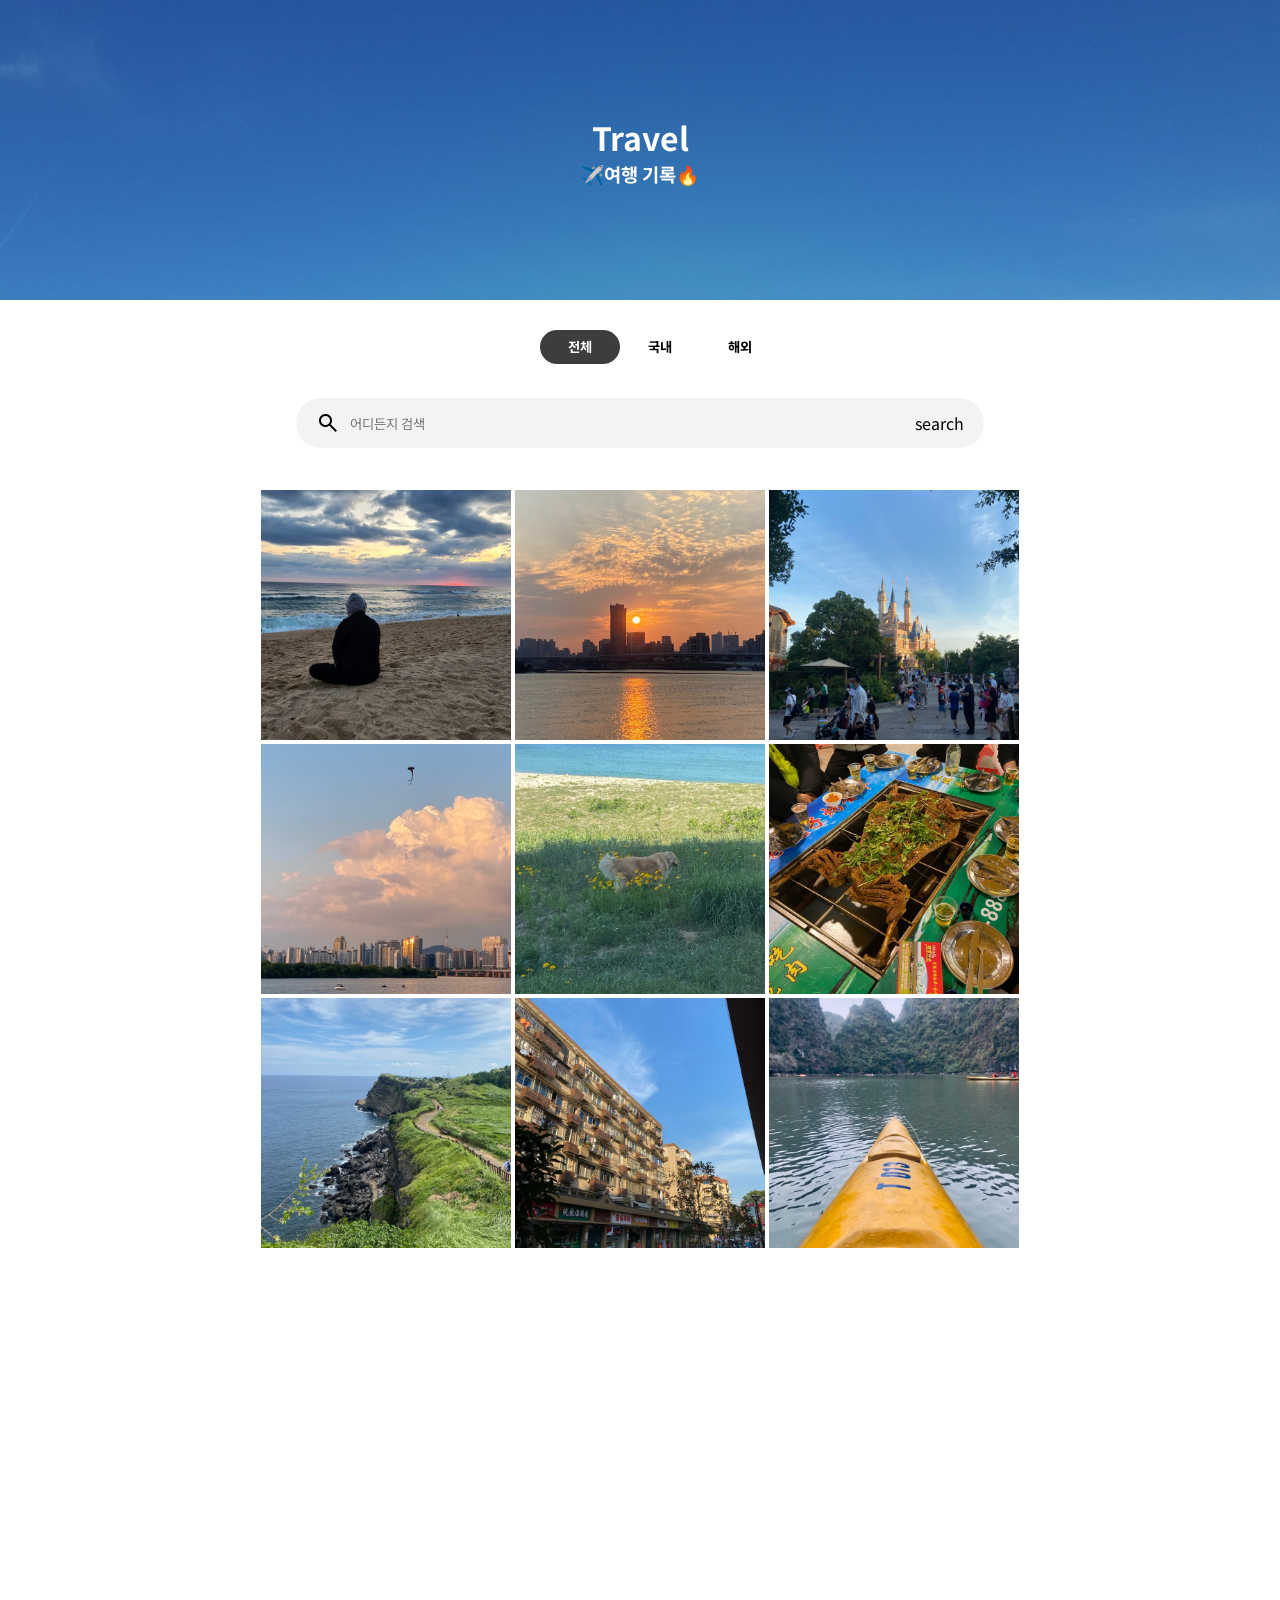
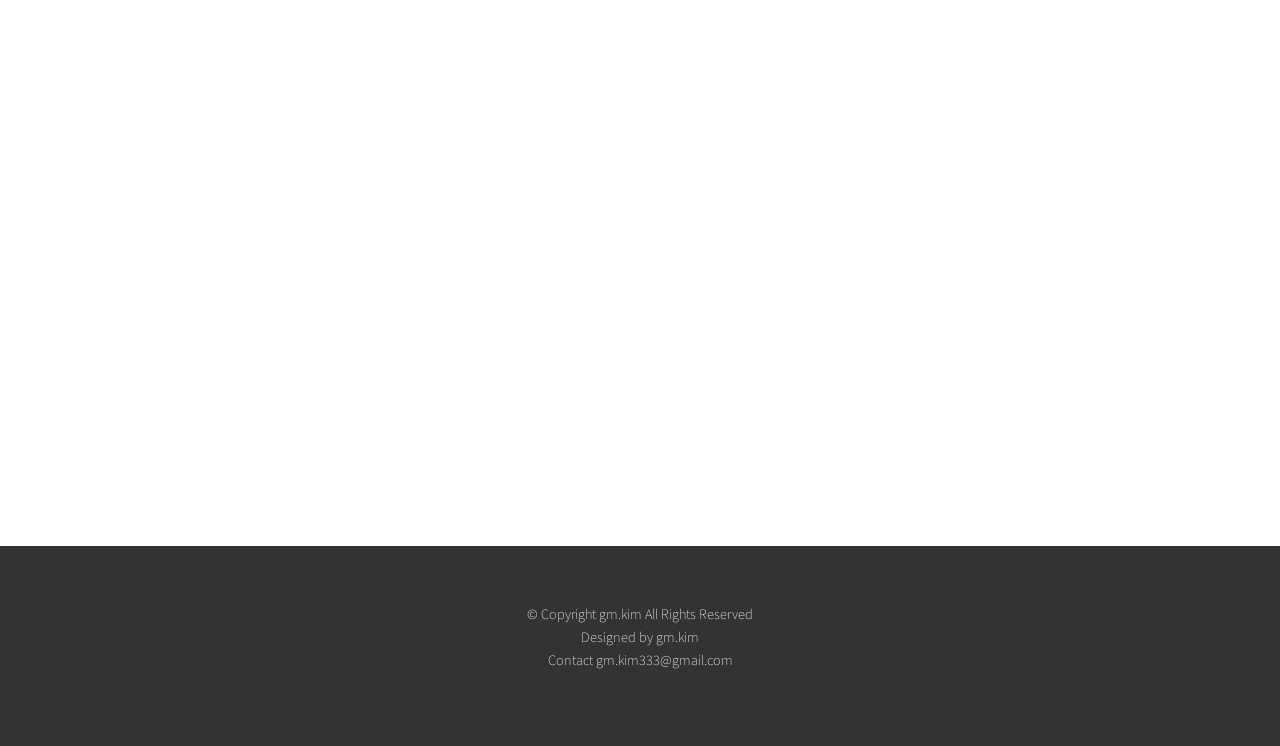
==== commit 5b270991: "Update index.html" ====
--- a/index.html
+++ b/index.html
@@ -48,8 +48,6 @@
                 </a>
             </div> -->
         </div>
-        <div id="itemContainer" class="itemContainer local">
-        </div>
     </section>
     <footer>
         <p>© Copyright gm.kim All Rights Reserved</p>
@@ -66,4 +64,4 @@
     <script src="script.js"></script>
 </body>
 
-</html>+</html>
--- a/style.css
+++ b/style.css
@@ -1,12 +1,13 @@
 * {
     font-family: 'Noto Sans KR', sans-serif;
+    
 }
 body {
     width: 100%;
     height: 100%;
     min-width: 1000px;
     margin: 0px;
-    
+    user-select: none;
 }
 
 header {
@@ -182,6 +183,7 @@
     position: relative;
     user-select: none;
     width: 450px;
+    overflow: hidden;
 }
 .imageBox .arrowBox {
     display: flex;
@@ -199,6 +201,7 @@
     height: 30px;
     border-radius: 100%;
     line-height: 30px;
+    transition: 0.1s;
 }
 .imageBox .arrowBox .arrow:hover {
     cursor: pointer;
@@ -208,14 +211,16 @@
     left: 10px;
 }
 .imageBox .arrowBox .left.disable {
-    display: none;
+    opacity: 0;
+    cursor: default;
 }
 .imageBox .arrowBox .right {
     position: absolute;
     right: 10px;
 }
 .imageBox .arrowBox .right.disable {
-    display: none;
+    opacity: 0;
+    cursor: default;
 }
 .imageBox .bulletBox {
     display: flex;
@@ -237,11 +242,13 @@
     width: 100%;
     color: rgba(255, 255, 255, 0.5);
     font-size: 80px;
+    transition: 0.1s;
 }
 .imageBox .bulletBox .bullet {
    color: white;
 }
 .imageBox .imgList {
+    display: inline-flex;
     list-style-type: none;
     padding: 0px;
     margin: 0px;
@@ -251,13 +258,15 @@
 }
 .imageBox .imgList li {
     display: none;
+    position: absolute;
     width: 100%;
     height: 100%;
     align-items: center;
     justify-content: center;
+    flex-shrink:0;
 }
 .imageBox .imgList img {
-    width: 100%;
+    width: auto;
     min-width: 350px;
     height: auto;
     max-height: 100%;
@@ -266,6 +275,22 @@
 .imageBox .imgList li.display {
     display: inline-flex;
 }
+.imageBox .imgList li.slideleft1 {
+    animation: slideleft1 .4s ease forwards;
+}
+.imageBox .imgList li.slideright1 {
+    animation: slideright1 .4s ease forwards;
+
+}
+.imageBox .imgList li.slideleft2 {
+    animation: slideleft2 .4s ease forwards;
+
+}
+.imageBox .imgList li.slideright2 {
+    animation: slideright2 .4s ease forwards;
+}
+
+
 .modalContainer .descriptionBox {
     width: 500px;
     padding: 20px;
@@ -295,8 +320,42 @@
     line-height: 10px;
     padding: 50px;
     text-align: center;
-    margin-top: 100%;
+    margin-top: 70%;
     background-color: #333333;
     height: 100px;
     color: white;
+}
+
+
+@keyframes slideleft1{
+    from{
+        left:0%;
+    }
+    to{
+        left:-100%;
+    }
+}
+@keyframes slideright1{
+    from{
+        left:100%;
+    }
+    to{
+        left:0%;
+    }
+}
+@keyframes slideleft2{
+    from{
+        left:-100%;
+    }
+    to{
+        left:0%;
+    }
+}
+@keyframes slideright2{
+    from{
+        left:0%;
+    }
+    to{
+        left:100%;
+    }
 }
